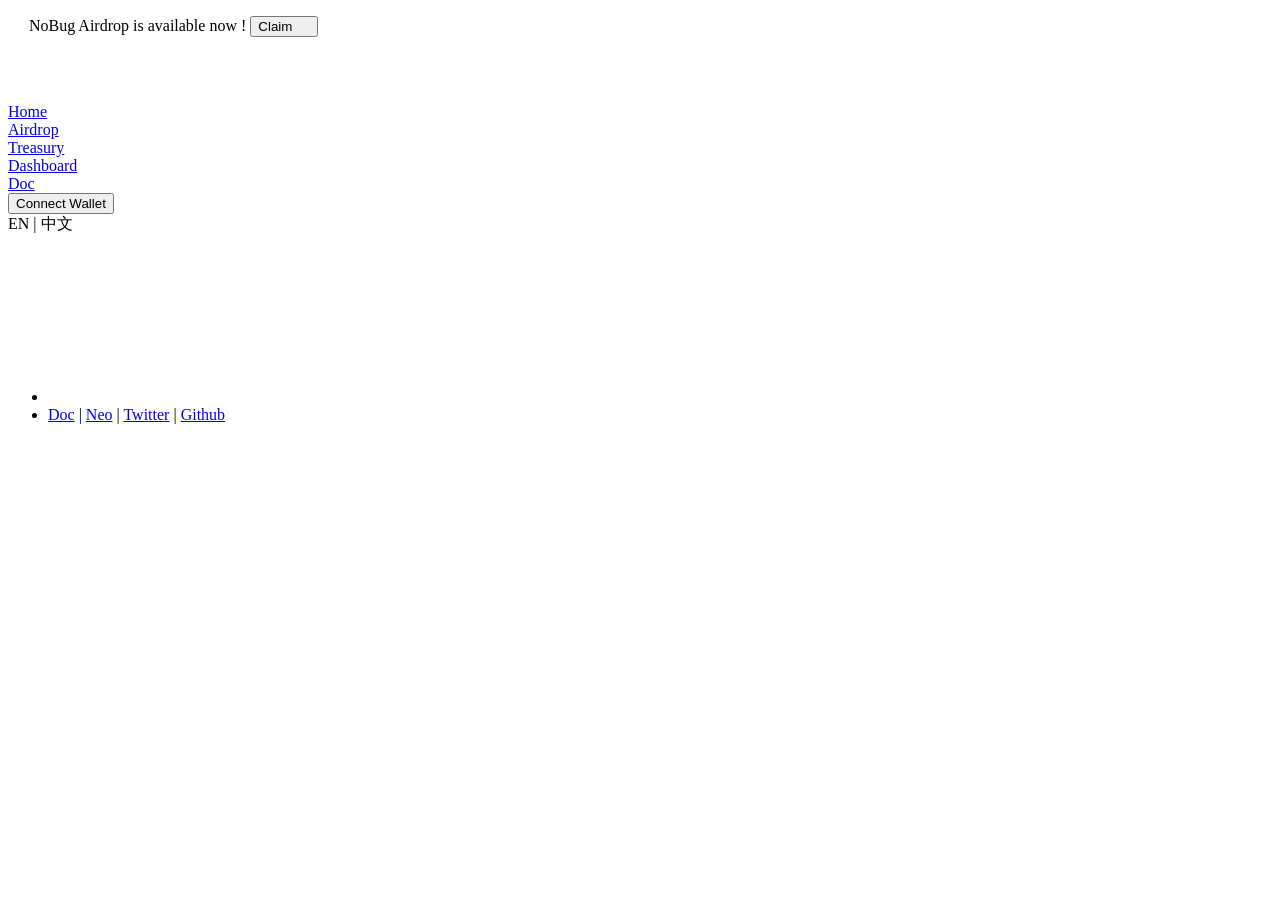
==== index.html @ ec6e14f6 "release" ====
<!DOCTYPE html><html><head><meta charSet="utf-8"/><title>NeoBurger</title><meta content="width=device-width, initial-scale=1.0, maximum-scale=1.0, user-scalable=0;" name="viewport"/><meta name="description" content="NeoBurger"/><link rel="shortcut icon" type="image/x-icon" href="/favicon.ico"/><meta name="next-head-count" content="5"/><link rel="preload" href="https://neoburger.io/_next/static/css/57c8789de2e1b9de8243.css" as="style"/><link rel="stylesheet" href="https://neoburger.io/_next/static/css/57c8789de2e1b9de8243.css" data-n-g=""/><noscript data-n-css=""></noscript><script defer="" nomodule="" src="https://neoburger.io/_next/static/chunks/polyfills-a40ef1678bae11e696dba45124eadd70.js"></script><script src="https://neoburger.io/_next/static/chunks/webpack-61e1c727e51ecf70aa8c.js" defer=""></script><script src="https://neoburger.io/_next/static/chunks/framework-2191d16384373197bc0a.js" defer=""></script><script src="https://neoburger.io/_next/static/chunks/main-3471f9e78cb3bb918a47.js" defer=""></script><script src="https://neoburger.io/_next/static/chunks/pages/_app-5bba94772f87702f7bde.js" defer=""></script><script src="https://neoburger.io/_next/static/chunks/pages/index-0cc0d7d8bae3c5baabe8.js" defer=""></script><script src="https://neoburger.io/_next/static/lBt7GhJ-eA_LvgZECG5kb/_buildManifest.js" defer=""></script><script src="https://neoburger.io/_next/static/lBt7GhJ-eA_LvgZECG5kb/_ssgManifest.js" defer=""></script></head><body><div id="__next"><header class="Header_pc_header__Py6iO Header_pc_black__3ElZG Header_pc_boxShadow__1HzpK"><div class="Header_pc_topTip__1kunJ"><div style="display:inline-block;max-width:100%;overflow:hidden;position:relative;box-sizing:border-box;margin:0"><div style="box-sizing:border-box;display:block;max-width:100%"><img style="max-width:100%;display:block;margin:0;border:none;padding:0" alt="" aria-hidden="true" src="[data-uri]"/></div><img alt="burgerWhite" src="[data-uri]" decoding="async" data-nimg="intrinsic" style="position:absolute;top:0;left:0;bottom:0;right:0;box-sizing:border-box;padding:0;border:none;margin:auto;display:block;width:0;height:0;min-width:100%;max-width:100%;min-height:100%;max-height:100%"/><noscript><img alt="burgerWhite" srcSet="https://neoburger.io/_next/static/image/resources/images/burger-white.52533e96b9e42b1ad3ffd9679129d90c.svg?auto=format&amp;fit=max&amp;w=32 1x, https://neoburger.io/_next/static/image/resources/images/burger-white.52533e96b9e42b1ad3ffd9679129d90c.svg?auto=format&amp;fit=max&amp;w=48 2x" src="https://neoburger.io/_next/static/image/resources/images/burger-white.52533e96b9e42b1ad3ffd9679129d90c.svg?auto=format&amp;fit=max&amp;w=48" decoding="async" data-nimg="intrinsic" style="position:absolute;top:0;left:0;bottom:0;right:0;box-sizing:border-box;padding:0;border:none;margin:auto;display:block;width:0;height:0;min-width:100%;max-width:100%;min-height:100%;max-height:100%" loading="lazy"/></noscript></div><span class="Header_pc_airdropText__KnhvN">NoBug Airdrop is available now ! </span><button class="Header_pc_claimBtn__2xcDX"><span>Claim </span><div style="display:inline-block;max-width:100%;overflow:hidden;position:relative;box-sizing:border-box;margin:0"><div style="box-sizing:border-box;display:block;max-width:100%"><img style="max-width:100%;display:block;margin:0;border:none;padding:0" alt="" aria-hidden="true" src="[data-uri]"/></div><img alt="rightArrow" src="[data-uri]" decoding="async" data-nimg="intrinsic" style="position:absolute;top:0;left:0;bottom:0;right:0;box-sizing:border-box;padding:0;border:none;margin:auto;display:block;width:0;height:0;min-width:100%;max-width:100%;min-height:100%;max-height:100%"/><noscript><img alt="rightArrow" srcSet="https://neoburger.io/_next/static/image/resources/images/right-arrow.cc668418499c9984f948263435bcc8cb.svg?auto=format&amp;fit=max&amp;w=16 1x, https://neoburger.io/_next/static/image/resources/images/right-arrow.cc668418499c9984f948263435bcc8cb.svg?auto=format&amp;fit=max&amp;w=32 2x" src="https://neoburger.io/_next/static/image/resources/images/right-arrow.cc668418499c9984f948263435bcc8cb.svg?auto=format&amp;fit=max&amp;w=32" decoding="async" data-nimg="intrinsic" style="position:absolute;top:0;left:0;bottom:0;right:0;box-sizing:border-box;padding:0;border:none;margin:auto;display:block;width:0;height:0;min-width:100%;max-width:100%;min-height:100%;max-height:100%" loading="lazy"/></noscript></div></button></div><div class="Header_pc_headerContent__3dXiw"><div class="Header_pc_mNeoburgerLogo__23XE2"><div style="display:inline-block;max-width:100%;overflow:hidden;position:relative;box-sizing:border-box;margin:0"><div style="box-sizing:border-box;display:block;max-width:100%"><img style="max-width:100%;display:block;margin:0;border:none;padding:0" alt="" aria-hidden="true" src="[data-uri]"/></div><img alt="NeoBurger Logo" src="[data-uri]" decoding="async" data-nimg="intrinsic" style="position:absolute;top:0;left:0;bottom:0;right:0;box-sizing:border-box;padding:0;border:none;margin:auto;display:block;width:0;height:0;min-width:100%;max-width:100%;min-height:100%;max-height:100%"/><noscript><img alt="NeoBurger Logo" srcSet="https://neoburger.io/_next/static/image/resources/images/neo-burger-logo-black.c0019dd0df98ad5b74f79d45b05e07a8.svg?auto=format&amp;fit=max&amp;w=48 1x, https://neoburger.io/_next/static/image/resources/images/neo-burger-logo-black.c0019dd0df98ad5b74f79d45b05e07a8.svg?auto=format&amp;fit=max&amp;w=96 2x" src="https://neoburger.io/_next/static/image/resources/images/neo-burger-logo-black.c0019dd0df98ad5b74f79d45b05e07a8.svg?auto=format&amp;fit=max&amp;w=96" decoding="async" data-nimg="intrinsic" style="position:absolute;top:0;left:0;bottom:0;right:0;box-sizing:border-box;padding:0;border:none;margin:auto;display:block;width:0;height:0;min-width:100%;max-width:100%;min-height:100%;max-height:100%" loading="lazy"/></noscript></div></div><div class="Header_pc_menu__2Pplk"><div style="display:inline-block;max-width:100%;overflow:hidden;position:relative;box-sizing:border-box;margin:0"><div style="box-sizing:border-box;display:block;max-width:100%"><img style="max-width:100%;display:block;margin:0;border:none;padding:0" alt="" aria-hidden="true" src="[data-uri]"/></div><img alt="menu" src="[data-uri]" decoding="async" data-nimg="intrinsic" style="position:absolute;top:0;left:0;bottom:0;right:0;box-sizing:border-box;padding:0;border:none;margin:auto;display:block;width:0;height:0;min-width:100%;max-width:100%;min-height:100%;max-height:100%"/><noscript><img alt="menu" srcSet="https://neoburger.io/_next/static/image/resources/images/menu-dark.b105521435137a4202a46af4b140430a.svg?auto=format&amp;fit=max&amp;w=32 1x, https://neoburger.io/_next/static/image/resources/images/menu-dark.b105521435137a4202a46af4b140430a.svg?auto=format&amp;fit=max&amp;w=48 2x" src="https://neoburger.io/_next/static/image/resources/images/menu-dark.b105521435137a4202a46af4b140430a.svg?auto=format&amp;fit=max&amp;w=48" decoding="async" data-nimg="intrinsic" style="position:absolute;top:0;left:0;bottom:0;right:0;box-sizing:border-box;padding:0;border:none;margin:auto;display:block;width:0;height:0;min-width:100%;max-width:100%;min-height:100%;max-height:100%" loading="lazy"/></noscript></div></div><div class="Header_pc_headerLink__U05C_"><a class="Header_pc_linkFont__MiZ52 " href="/en/home/">Home</a></div><div class="Header_pc_pageLink__3L1ey"><a class="Header_pc_linkFont__MiZ52 " href="/en/airdrop/">Airdrop</a></div><div class="Header_pc_pageLink__3L1ey"><a class="Header_pc_linkFont__MiZ52 " href="/en/treasury/">Treasury</a></div><div class="Header_pc_pageLink__3L1ey"><a class="Header_pc_linkFont__MiZ52 " href="/en/dashboard/">Dashboard</a></div><div class="Header_pc_pageLink__3L1ey"><a class="Header_pc_linkFont__MiZ52" target="_blank" rel="noreferrer" href="https://neoburger.github.io/">Doc</a></div><div class="Wallet_walletWrapper__2rIi0 Header_pc_walletBtn__1jdRY undefined"><button class="Wallet_connectBtn__3wuZI  Wallet_blackBtn__28NCf"><span>Connect Wallet</span></button></div><div class="Header_pc_languageSwitch__2oPO3"><a class="Header_pc_languageBtn__30M0n false">EN</a><span> | </span><a class="Header_pc_languageBtn__30M0n false">中文</a></div></div></header><footer class="Footer_pc_footer__-FMRm"><nav><ul class="Footer_pc_footerMenu__2lUyk"><li class="Footer_pc_width24__38-vS"><div style="display:inline-block;max-width:100%;overflow:hidden;position:relative;box-sizing:border-box;margin:0"><div style="box-sizing:border-box;display:block;max-width:100%"><img style="max-width:100%;display:block;margin:0;border:none;padding:0" alt="" aria-hidden="true" src="[data-uri]"/></div><img alt="neo burger dark" src="[data-uri]" decoding="async" data-nimg="intrinsic" style="position:absolute;top:0;left:0;bottom:0;right:0;box-sizing:border-box;padding:0;border:none;margin:auto;display:block;width:0;height:0;min-width:100%;max-width:100%;min-height:100%;max-height:100%"/><noscript><img alt="neo burger dark" srcSet="https://neoburger.io/_next/static/image/resources/images/neo-burger-dark.1c1b4cbebefac221271eca5b6c2d0d68.svg?auto=format&amp;fit=max&amp;w=256 1x, https://neoburger.io/_next/static/image/resources/images/neo-burger-dark.1c1b4cbebefac221271eca5b6c2d0d68.svg?auto=format&amp;fit=max&amp;w=384 2x" src="https://neoburger.io/_next/static/image/resources/images/neo-burger-dark.1c1b4cbebefac221271eca5b6c2d0d68.svg?auto=format&amp;fit=max&amp;w=384" decoding="async" data-nimg="intrinsic" style="position:absolute;top:0;left:0;bottom:0;right:0;box-sizing:border-box;padding:0;border:none;margin:auto;display:block;width:0;height:0;min-width:100%;max-width:100%;min-height:100%;max-height:100%" loading="lazy"/></noscript></div></li><li><a href="https://neoburger.github.io/" class="Footer_pc_footerText__1cET2 Footer_pc_hideInPC__3Tv35">Doc</a><span class="Footer_pc_divider__1HMNu Footer_pc_hideInPC__3Tv35"> | </span><a href="https://neo.org/" class="Footer_pc_footerText__1cET2">Neo</a><span class="Footer_pc_divider__1HMNu"> | </span><a href="https://twitter.com/NeoBurger_io" class="Footer_pc_footerText__1cET2">Twitter</a><span class="Footer_pc_divider__1HMNu"> | </span><a href="https://github.com/neoburger" class="Footer_pc_footerText__1cET2">Github</a></li></ul></nav></footer></div><script id="__NEXT_DATA__" type="application/json">{"props":{"pageProps":{}},"page":"/","query":{},"buildId":"lBt7GhJ-eA_LvgZECG5kb","assetPrefix":"https://neoburger.io","nextExport":true,"autoExport":true,"isFallback":false,"scriptLoader":[]}</script></body></html>
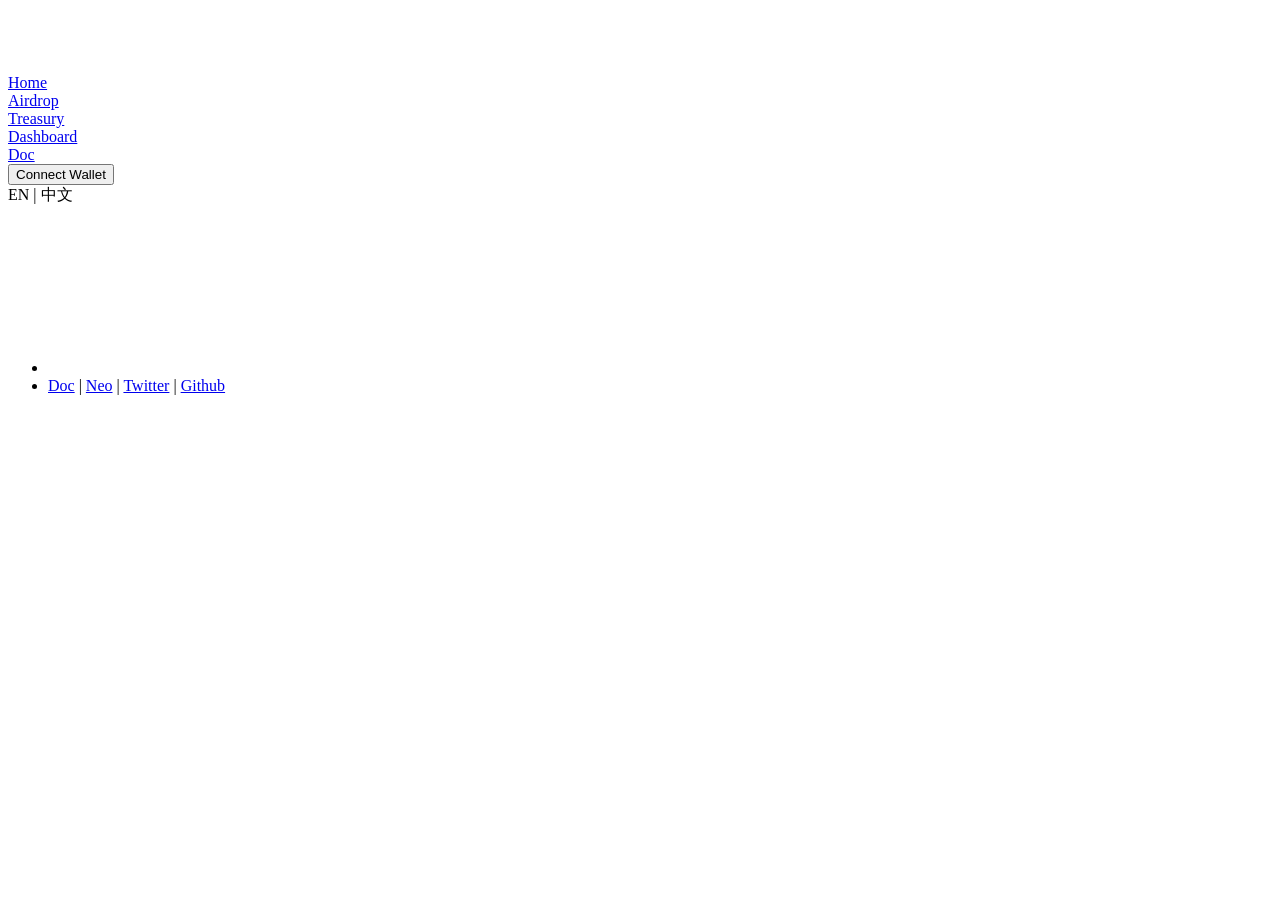
==== commit d2aa96ec: "release" ====
--- a/index.html
+++ b/index.html
@@ -1 +1 @@
-<!DOCTYPE html><html><head><meta charSet="utf-8"/><title>NeoBurger</title><meta content="width=device-width, initial-scale=1.0, maximum-scale=1.0, user-scalable=0;" name="viewport"/><meta name="description" content="NeoBurger"/><link rel="shortcut icon" type="image/x-icon" href="/favicon.ico"/><meta name="next-head-count" content="5"/><link rel="preload" href="https://neoburger.io/_next/static/css/57c8789de2e1b9de8243.css" as="style"/><link rel="stylesheet" href="https://neoburger.io/_next/static/css/57c8789de2e1b9de8243.css" data-n-g=""/><noscript data-n-css=""></noscript><script defer="" nomodule="" src="https://neoburger.io/_next/static/chunks/polyfills-a40ef1678bae11e696dba45124eadd70.js"></script><script src="https://neoburger.io/_next/static/chunks/webpack-61e1c727e51ecf70aa8c.js" defer=""></script><script src="https://neoburger.io/_next/static/chunks/framework-2191d16384373197bc0a.js" defer=""></script><script src="https://neoburger.io/_next/static/chunks/main-3471f9e78cb3bb918a47.js" defer=""></script><script src="https://neoburger.io/_next/static/chunks/pages/_app-5bba94772f87702f7bde.js" defer=""></script><script src="https://neoburger.io/_next/static/chunks/pages/index-0cc0d7d8bae3c5baabe8.js" defer=""></script><script src="https://neoburger.io/_next/static/lBt7GhJ-eA_LvgZECG5kb/_buildManifest.js" defer=""></script><script src="https://neoburger.io/_next/static/lBt7GhJ-eA_LvgZECG5kb/_ssgManifest.js" defer=""></script></head><body><div id="__next"><header class="Header_pc_header__Py6iO Header_pc_black__3ElZG Header_pc_boxShadow__1HzpK"><div class="Header_pc_topTip__1kunJ"><div style="display:inline-block;max-width:100%;overflow:hidden;position:relative;box-sizing:border-box;margin:0"><div style="box-sizing:border-box;display:block;max-width:100%"><img style="max-width:100%;display:block;margin:0;border:none;padding:0" alt="" aria-hidden="true" src="[data-uri]"/></div><img alt="burgerWhite" src="[data-uri]" decoding="async" data-nimg="intrinsic" style="position:absolute;top:0;left:0;bottom:0;right:0;box-sizing:border-box;padding:0;border:none;margin:auto;display:block;width:0;height:0;min-width:100%;max-width:100%;min-height:100%;max-height:100%"/><noscript><img alt="burgerWhite" srcSet="https://neoburger.io/_next/static/image/resources/images/burger-white.52533e96b9e42b1ad3ffd9679129d90c.svg?auto=format&amp;fit=max&amp;w=32 1x, https://neoburger.io/_next/static/image/resources/images/burger-white.52533e96b9e42b1ad3ffd9679129d90c.svg?auto=format&amp;fit=max&amp;w=48 2x" src="https://neoburger.io/_next/static/image/resources/images/burger-white.52533e96b9e42b1ad3ffd9679129d90c.svg?auto=format&amp;fit=max&amp;w=48" decoding="async" data-nimg="intrinsic" style="position:absolute;top:0;left:0;bottom:0;right:0;box-sizing:border-box;padding:0;border:none;margin:auto;display:block;width:0;height:0;min-width:100%;max-width:100%;min-height:100%;max-height:100%" loading="lazy"/></noscript></div><span class="Header_pc_airdropText__KnhvN">NoBug Airdrop is available now ! </span><button class="Header_pc_claimBtn__2xcDX"><span>Claim </span><div style="display:inline-block;max-width:100%;overflow:hidden;position:relative;box-sizing:border-box;margin:0"><div style="box-sizing:border-box;display:block;max-width:100%"><img style="max-width:100%;display:block;margin:0;border:none;padding:0" alt="" aria-hidden="true" src="[data-uri]"/></div><img alt="rightArrow" src="[data-uri]" decoding="async" data-nimg="intrinsic" style="position:absolute;top:0;left:0;bottom:0;right:0;box-sizing:border-box;padding:0;border:none;margin:auto;display:block;width:0;height:0;min-width:100%;max-width:100%;min-height:100%;max-height:100%"/><noscript><img alt="rightArrow" srcSet="https://neoburger.io/_next/static/image/resources/images/right-arrow.cc668418499c9984f948263435bcc8cb.svg?auto=format&amp;fit=max&amp;w=16 1x, https://neoburger.io/_next/static/image/resources/images/right-arrow.cc668418499c9984f948263435bcc8cb.svg?auto=format&amp;fit=max&amp;w=32 2x" src="https://neoburger.io/_next/static/image/resources/images/right-arrow.cc668418499c9984f948263435bcc8cb.svg?auto=format&amp;fit=max&amp;w=32" decoding="async" data-nimg="intrinsic" style="position:absolute;top:0;left:0;bottom:0;right:0;box-sizing:border-box;padding:0;border:none;margin:auto;display:block;width:0;height:0;min-width:100%;max-width:100%;min-height:100%;max-height:100%" loading="lazy"/></noscript></div></button></div><div class="Header_pc_headerContent__3dXiw"><div class="Header_pc_mNeoburgerLogo__23XE2"><div style="display:inline-block;max-width:100%;overflow:hidden;position:relative;box-sizing:border-box;margin:0"><div style="box-sizing:border-box;display:block;max-width:100%"><img style="max-width:100%;display:block;margin:0;border:none;padding:0" alt="" aria-hidden="true" src="[data-uri]"/></div><img alt="NeoBurger Logo" src="[data-uri]" decoding="async" data-nimg="intrinsic" style="position:absolute;top:0;left:0;bottom:0;right:0;box-sizing:border-box;padding:0;border:none;margin:auto;display:block;width:0;height:0;min-width:100%;max-width:100%;min-height:100%;max-height:100%"/><noscript><img alt="NeoBurger Logo" srcSet="https://neoburger.io/_next/static/image/resources/images/neo-burger-logo-black.c0019dd0df98ad5b74f79d45b05e07a8.svg?auto=format&amp;fit=max&amp;w=48 1x, https://neoburger.io/_next/static/image/resources/images/neo-burger-logo-black.c0019dd0df98ad5b74f79d45b05e07a8.svg?auto=format&amp;fit=max&amp;w=96 2x" src="https://neoburger.io/_next/static/image/resources/images/neo-burger-logo-black.c0019dd0df98ad5b74f79d45b05e07a8.svg?auto=format&amp;fit=max&amp;w=96" decoding="async" data-nimg="intrinsic" style="position:absolute;top:0;left:0;bottom:0;right:0;box-sizing:border-box;padding:0;border:none;margin:auto;display:block;width:0;height:0;min-width:100%;max-width:100%;min-height:100%;max-height:100%" loading="lazy"/></noscript></div></div><div class="Header_pc_menu__2Pplk"><div style="display:inline-block;max-width:100%;overflow:hidden;position:relative;box-sizing:border-box;margin:0"><div style="box-sizing:border-box;display:block;max-width:100%"><img style="max-width:100%;display:block;margin:0;border:none;padding:0" alt="" aria-hidden="true" src="[data-uri]"/></div><img alt="menu" src="[data-uri]" decoding="async" data-nimg="intrinsic" style="position:absolute;top:0;left:0;bottom:0;right:0;box-sizing:border-box;padding:0;border:none;margin:auto;display:block;width:0;height:0;min-width:100%;max-width:100%;min-height:100%;max-height:100%"/><noscript><img alt="menu" srcSet="https://neoburger.io/_next/static/image/resources/images/menu-dark.b105521435137a4202a46af4b140430a.svg?auto=format&amp;fit=max&amp;w=32 1x, https://neoburger.io/_next/static/image/resources/images/menu-dark.b105521435137a4202a46af4b140430a.svg?auto=format&amp;fit=max&amp;w=48 2x" src="https://neoburger.io/_next/static/image/resources/images/menu-dark.b105521435137a4202a46af4b140430a.svg?auto=format&amp;fit=max&amp;w=48" decoding="async" data-nimg="intrinsic" style="position:absolute;top:0;left:0;bottom:0;right:0;box-sizing:border-box;padding:0;border:none;margin:auto;display:block;width:0;height:0;min-width:100%;max-width:100%;min-height:100%;max-height:100%" loading="lazy"/></noscript></div></div><div class="Header_pc_headerLink__U05C_"><a class="Header_pc_linkFont__MiZ52 " href="/en/home/">Home</a></div><div class="Header_pc_pageLink__3L1ey"><a class="Header_pc_linkFont__MiZ52 " href="/en/airdrop/">Airdrop</a></div><div class="Header_pc_pageLink__3L1ey"><a class="Header_pc_linkFont__MiZ52 " href="/en/treasury/">Treasury</a></div><div class="Header_pc_pageLink__3L1ey"><a class="Header_pc_linkFont__MiZ52 " href="/en/dashboard/">Dashboard</a></div><div class="Header_pc_pageLink__3L1ey"><a class="Header_pc_linkFont__MiZ52" target="_blank" rel="noreferrer" href="https://neoburger.github.io/">Doc</a></div><div class="Wallet_walletWrapper__2rIi0 Header_pc_walletBtn__1jdRY undefined"><button class="Wallet_connectBtn__3wuZI  Wallet_blackBtn__28NCf"><span>Connect Wallet</span></button></div><div class="Header_pc_languageSwitch__2oPO3"><a class="Header_pc_languageBtn__30M0n false">EN</a><span> | </span><a class="Header_pc_languageBtn__30M0n false">中文</a></div></div></header><footer class="Footer_pc_footer__-FMRm"><nav><ul class="Footer_pc_footerMenu__2lUyk"><li class="Footer_pc_width24__38-vS"><div style="display:inline-block;max-width:100%;overflow:hidden;position:relative;box-sizing:border-box;margin:0"><div style="box-sizing:border-box;display:block;max-width:100%"><img style="max-width:100%;display:block;margin:0;border:none;padding:0" alt="" aria-hidden="true" src="[data-uri]"/></div><img alt="neo burger dark" src="[data-uri]" decoding="async" data-nimg="intrinsic" style="position:absolute;top:0;left:0;bottom:0;right:0;box-sizing:border-box;padding:0;border:none;margin:auto;display:block;width:0;height:0;min-width:100%;max-width:100%;min-height:100%;max-height:100%"/><noscript><img alt="neo burger dark" srcSet="https://neoburger.io/_next/static/image/resources/images/neo-burger-dark.1c1b4cbebefac221271eca5b6c2d0d68.svg?auto=format&amp;fit=max&amp;w=256 1x, https://neoburger.io/_next/static/image/resources/images/neo-burger-dark.1c1b4cbebefac221271eca5b6c2d0d68.svg?auto=format&amp;fit=max&amp;w=384 2x" src="https://neoburger.io/_next/static/image/resources/images/neo-burger-dark.1c1b4cbebefac221271eca5b6c2d0d68.svg?auto=format&amp;fit=max&amp;w=384" decoding="async" data-nimg="intrinsic" style="position:absolute;top:0;left:0;bottom:0;right:0;box-sizing:border-box;padding:0;border:none;margin:auto;display:block;width:0;height:0;min-width:100%;max-width:100%;min-height:100%;max-height:100%" loading="lazy"/></noscript></div></li><li><a href="https://neoburger.github.io/" class="Footer_pc_footerText__1cET2 Footer_pc_hideInPC__3Tv35">Doc</a><span class="Footer_pc_divider__1HMNu Footer_pc_hideInPC__3Tv35"> | </span><a href="https://neo.org/" class="Footer_pc_footerText__1cET2">Neo</a><span class="Footer_pc_divider__1HMNu"> | </span><a href="https://twitter.com/NeoBurger_io" class="Footer_pc_footerText__1cET2">Twitter</a><span class="Footer_pc_divider__1HMNu"> | </span><a href="https://github.com/neoburger" class="Footer_pc_footerText__1cET2">Github</a></li></ul></nav></footer></div><script id="__NEXT_DATA__" type="application/json">{"props":{"pageProps":{}},"page":"/","query":{},"buildId":"lBt7GhJ-eA_LvgZECG5kb","assetPrefix":"https://neoburger.io","nextExport":true,"autoExport":true,"isFallback":false,"scriptLoader":[]}</script></body></html>+<!DOCTYPE html><html><head><meta charSet="utf-8"/><title>NeoBurger</title><meta content="width=device-width, initial-scale=1.0, maximum-scale=1.0, user-scalable=0;" name="viewport"/><meta name="description" content="NeoBurger"/><link rel="shortcut icon" type="image/x-icon" href="/favicon.ico"/><meta name="next-head-count" content="5"/><link rel="preload" href="https://neoburger.io/_next/static/css/35cfaad9db6063da8b2a.css" as="style"/><link rel="stylesheet" href="https://neoburger.io/_next/static/css/35cfaad9db6063da8b2a.css" data-n-g=""/><noscript data-n-css=""></noscript><script defer="" nomodule="" src="https://neoburger.io/_next/static/chunks/polyfills-a40ef1678bae11e696dba45124eadd70.js"></script><script src="https://neoburger.io/_next/static/chunks/webpack-061690393a7e4d343d6a.js" defer=""></script><script src="https://neoburger.io/_next/static/chunks/framework-895f067827ebe11ffe45.js" defer=""></script><script src="https://neoburger.io/_next/static/chunks/main-3471f9e78cb3bb918a47.js" defer=""></script><script src="https://neoburger.io/_next/static/chunks/pages/_app-1772c39e324d71a3e7b8.js" defer=""></script><script src="https://neoburger.io/_next/static/chunks/pages/index-0cc0d7d8bae3c5baabe8.js" defer=""></script><script src="https://neoburger.io/_next/static/UnRG-SQp79q7gtB-meP4e/_buildManifest.js" defer=""></script><script src="https://neoburger.io/_next/static/UnRG-SQp79q7gtB-meP4e/_ssgManifest.js" defer=""></script></head><body><div id="__next"><header class="Header_pc_header__Py6iO Header_pc_black__3ElZG Header_pc_boxShadow__1HzpK"><div class="Header_pc_headerContent__3dXiw"><div class="Header_pc_mNeoburgerLogo__23XE2"><div style="display:inline-block;max-width:100%;overflow:hidden;position:relative;box-sizing:border-box;margin:0"><div style="box-sizing:border-box;display:block;max-width:100%"><img style="max-width:100%;display:block;margin:0;border:none;padding:0" alt="" aria-hidden="true" src="[data-uri]"/></div><img alt="NeoBurger Logo" src="[data-uri]" decoding="async" data-nimg="intrinsic" style="position:absolute;top:0;left:0;bottom:0;right:0;box-sizing:border-box;padding:0;border:none;margin:auto;display:block;width:0;height:0;min-width:100%;max-width:100%;min-height:100%;max-height:100%"/><noscript><img alt="NeoBurger Logo" srcSet="https://neoburger.io/_next/static/image/resources/images/neo-burger-logo-black.c0019dd0df98ad5b74f79d45b05e07a8.svg?auto=format&amp;fit=max&amp;w=48 1x, https://neoburger.io/_next/static/image/resources/images/neo-burger-logo-black.c0019dd0df98ad5b74f79d45b05e07a8.svg?auto=format&amp;fit=max&amp;w=96 2x" src="https://neoburger.io/_next/static/image/resources/images/neo-burger-logo-black.c0019dd0df98ad5b74f79d45b05e07a8.svg?auto=format&amp;fit=max&amp;w=96" decoding="async" data-nimg="intrinsic" style="position:absolute;top:0;left:0;bottom:0;right:0;box-sizing:border-box;padding:0;border:none;margin:auto;display:block;width:0;height:0;min-width:100%;max-width:100%;min-height:100%;max-height:100%" loading="lazy"/></noscript></div></div><div class="Header_pc_menu__2Pplk"><div style="display:inline-block;max-width:100%;overflow:hidden;position:relative;box-sizing:border-box;margin:0"><div style="box-sizing:border-box;display:block;max-width:100%"><img style="max-width:100%;display:block;margin:0;border:none;padding:0" alt="" aria-hidden="true" src="[data-uri]"/></div><img alt="menu" src="[data-uri]" decoding="async" data-nimg="intrinsic" style="position:absolute;top:0;left:0;bottom:0;right:0;box-sizing:border-box;padding:0;border:none;margin:auto;display:block;width:0;height:0;min-width:100%;max-width:100%;min-height:100%;max-height:100%"/><noscript><img alt="menu" srcSet="https://neoburger.io/_next/static/image/resources/images/menu-dark.b105521435137a4202a46af4b140430a.svg?auto=format&amp;fit=max&amp;w=32 1x, https://neoburger.io/_next/static/image/resources/images/menu-dark.b105521435137a4202a46af4b140430a.svg?auto=format&amp;fit=max&amp;w=48 2x" src="https://neoburger.io/_next/static/image/resources/images/menu-dark.b105521435137a4202a46af4b140430a.svg?auto=format&amp;fit=max&amp;w=48" decoding="async" data-nimg="intrinsic" style="position:absolute;top:0;left:0;bottom:0;right:0;box-sizing:border-box;padding:0;border:none;margin:auto;display:block;width:0;height:0;min-width:100%;max-width:100%;min-height:100%;max-height:100%" loading="lazy"/></noscript></div></div><div class="Header_pc_headerLink__U05C_"><a class="Header_pc_linkFont__MiZ52 " href="/en/home/">Home</a></div><div class="Header_pc_pageLink__3L1ey"><a class="Header_pc_linkFont__MiZ52 " href="/en/airdrop/">Airdrop</a></div><div class="Header_pc_pageLink__3L1ey"><a class="Header_pc_linkFont__MiZ52 " href="/en/treasury/">Treasury</a></div><div class="Header_pc_pageLink__3L1ey"><a class="Header_pc_linkFont__MiZ52 " href="/en/dashboard/">Dashboard</a></div><div class="Header_pc_pageLink__3L1ey"><a class="Header_pc_linkFont__MiZ52" target="_blank" rel="noreferrer" href="https://neoburger.github.io/">Doc</a></div><div class="Wallet_walletWrapper__2rIi0 Header_pc_walletBtn__1jdRY undefined"><button class="Wallet_connectBtn__3wuZI  Wallet_blackBtn__28NCf"><span>Connect Wallet</span></button></div><div class="Header_pc_languageSwitch__2oPO3"><a class="Header_pc_languageBtn__30M0n false">EN</a><span> | </span><a class="Header_pc_languageBtn__30M0n false">中文</a></div></div></header><footer class="Footer_pc_footer__-FMRm"><nav><ul class="Footer_pc_footerMenu__2lUyk"><li class="Footer_pc_width24__38-vS"><div style="display:inline-block;max-width:100%;overflow:hidden;position:relative;box-sizing:border-box;margin:0"><div style="box-sizing:border-box;display:block;max-width:100%"><img style="max-width:100%;display:block;margin:0;border:none;padding:0" alt="" aria-hidden="true" src="[data-uri]"/></div><img alt="neo burger dark" src="[data-uri]" decoding="async" data-nimg="intrinsic" style="position:absolute;top:0;left:0;bottom:0;right:0;box-sizing:border-box;padding:0;border:none;margin:auto;display:block;width:0;height:0;min-width:100%;max-width:100%;min-height:100%;max-height:100%"/><noscript><img alt="neo burger dark" srcSet="https://neoburger.io/_next/static/image/resources/images/neo-burger-dark.1c1b4cbebefac221271eca5b6c2d0d68.svg?auto=format&amp;fit=max&amp;w=256 1x, https://neoburger.io/_next/static/image/resources/images/neo-burger-dark.1c1b4cbebefac221271eca5b6c2d0d68.svg?auto=format&amp;fit=max&amp;w=384 2x" src="https://neoburger.io/_next/static/image/resources/images/neo-burger-dark.1c1b4cbebefac221271eca5b6c2d0d68.svg?auto=format&amp;fit=max&amp;w=384" decoding="async" data-nimg="intrinsic" style="position:absolute;top:0;left:0;bottom:0;right:0;box-sizing:border-box;padding:0;border:none;margin:auto;display:block;width:0;height:0;min-width:100%;max-width:100%;min-height:100%;max-height:100%" loading="lazy"/></noscript></div></li><li><a href="https://neoburger.github.io/" class="Footer_pc_footerText__1cET2 Footer_pc_hideInPC__3Tv35">Doc</a><span class="Footer_pc_divider__1HMNu Footer_pc_hideInPC__3Tv35"> | </span><a href="https://neo.org/" class="Footer_pc_footerText__1cET2">Neo</a><span class="Footer_pc_divider__1HMNu"> | </span><a href="https://twitter.com/NeoBurger_io" class="Footer_pc_footerText__1cET2">Twitter</a><span class="Footer_pc_divider__1HMNu"> | </span><a href="https://github.com/neoburger" class="Footer_pc_footerText__1cET2">Github</a></li></ul></nav></footer></div><script id="__NEXT_DATA__" type="application/json">{"props":{"pageProps":{}},"page":"/","query":{},"buildId":"UnRG-SQp79q7gtB-meP4e","assetPrefix":"https://neoburger.io","nextExport":true,"autoExport":true,"isFallback":false,"scriptLoader":[]}</script></body></html>
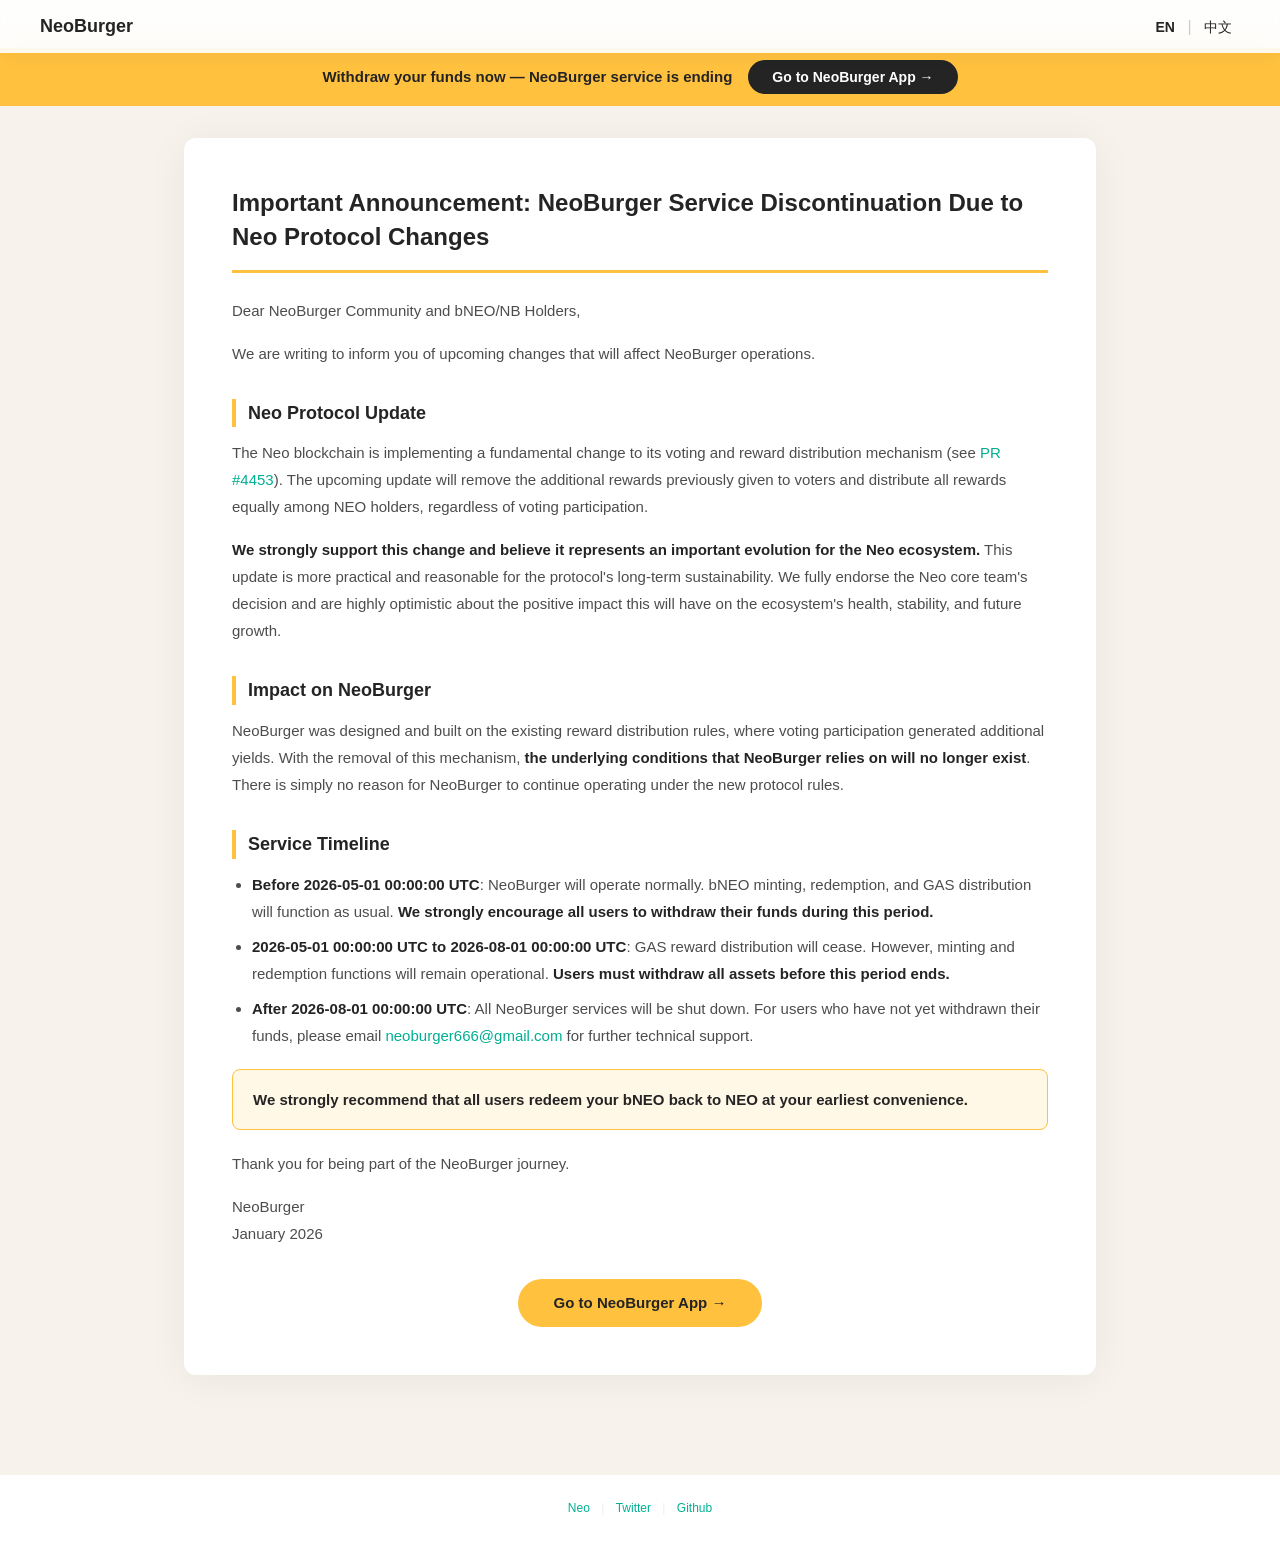
==== commit 72a93c4e: "init" ====
--- a/index.html
+++ b/index.html
@@ -1 +1,205 @@
-<!DOCTYPE html><html><head><meta charSet="utf-8"/><title>NeoBurger</title><meta content="width=device-width, initial-scale=1.0, maximum-scale=1.0, user-scalable=0;" name="viewport"/><meta name="description" content="NeoBurger"/><link rel="shortcut icon" type="image/x-icon" href="/favicon.ico"/><meta name="next-head-count" content="5"/><link rel="preload" href="https://neoburger.io/_next/static/css/35cfaad9db6063da8b2a.css" as="style"/><link rel="stylesheet" href="https://neoburger.io/_next/static/css/35cfaad9db6063da8b2a.css" data-n-g=""/><noscript data-n-css=""></noscript><script defer="" nomodule="" src="https://neoburger.io/_next/static/chunks/polyfills-a40ef1678bae11e696dba45124eadd70.js"></script><script src="https://neoburger.io/_next/static/chunks/webpack-061690393a7e4d343d6a.js" defer=""></script><script src="https://neoburger.io/_next/static/chunks/framework-895f067827ebe11ffe45.js" defer=""></script><script src="https://neoburger.io/_next/static/chunks/main-3471f9e78cb3bb918a47.js" defer=""></script><script src="https://neoburger.io/_next/static/chunks/pages/_app-1772c39e324d71a3e7b8.js" defer=""></script><script src="https://neoburger.io/_next/static/chunks/pages/index-0cc0d7d8bae3c5baabe8.js" defer=""></script><script src="https://neoburger.io/_next/static/UnRG-SQp79q7gtB-meP4e/_buildManifest.js" defer=""></script><script src="https://neoburger.io/_next/static/UnRG-SQp79q7gtB-meP4e/_ssgManifest.js" defer=""></script></head><body><div id="__next"><header class="Header_pc_header__Py6iO Header_pc_black__3ElZG Header_pc_boxShadow__1HzpK"><div class="Header_pc_headerContent__3dXiw"><div class="Header_pc_mNeoburgerLogo__23XE2"><div style="display:inline-block;max-width:100%;overflow:hidden;position:relative;box-sizing:border-box;margin:0"><div style="box-sizing:border-box;display:block;max-width:100%"><img style="max-width:100%;display:block;margin:0;border:none;padding:0" alt="" aria-hidden="true" src="[data-uri]"/></div><img alt="NeoBurger Logo" src="[data-uri]" decoding="async" data-nimg="intrinsic" style="position:absolute;top:0;left:0;bottom:0;right:0;box-sizing:border-box;padding:0;border:none;margin:auto;display:block;width:0;height:0;min-width:100%;max-width:100%;min-height:100%;max-height:100%"/><noscript><img alt="NeoBurger Logo" srcSet="https://neoburger.io/_next/static/image/resources/images/neo-burger-logo-black.c0019dd0df98ad5b74f79d45b05e07a8.svg?auto=format&amp;fit=max&amp;w=48 1x, https://neoburger.io/_next/static/image/resources/images/neo-burger-logo-black.c0019dd0df98ad5b74f79d45b05e07a8.svg?auto=format&amp;fit=max&amp;w=96 2x" src="https://neoburger.io/_next/static/image/resources/images/neo-burger-logo-black.c0019dd0df98ad5b74f79d45b05e07a8.svg?auto=format&amp;fit=max&amp;w=96" decoding="async" data-nimg="intrinsic" style="position:absolute;top:0;left:0;bottom:0;right:0;box-sizing:border-box;padding:0;border:none;margin:auto;display:block;width:0;height:0;min-width:100%;max-width:100%;min-height:100%;max-height:100%" loading="lazy"/></noscript></div></div><div class="Header_pc_menu__2Pplk"><div style="display:inline-block;max-width:100%;overflow:hidden;position:relative;box-sizing:border-box;margin:0"><div style="box-sizing:border-box;display:block;max-width:100%"><img style="max-width:100%;display:block;margin:0;border:none;padding:0" alt="" aria-hidden="true" src="[data-uri]"/></div><img alt="menu" src="[data-uri]" decoding="async" data-nimg="intrinsic" style="position:absolute;top:0;left:0;bottom:0;right:0;box-sizing:border-box;padding:0;border:none;margin:auto;display:block;width:0;height:0;min-width:100%;max-width:100%;min-height:100%;max-height:100%"/><noscript><img alt="menu" srcSet="https://neoburger.io/_next/static/image/resources/images/menu-dark.b105521435137a4202a46af4b140430a.svg?auto=format&amp;fit=max&amp;w=32 1x, https://neoburger.io/_next/static/image/resources/images/menu-dark.b105521435137a4202a46af4b140430a.svg?auto=format&amp;fit=max&amp;w=48 2x" src="https://neoburger.io/_next/static/image/resources/images/menu-dark.b105521435137a4202a46af4b140430a.svg?auto=format&amp;fit=max&amp;w=48" decoding="async" data-nimg="intrinsic" style="position:absolute;top:0;left:0;bottom:0;right:0;box-sizing:border-box;padding:0;border:none;margin:auto;display:block;width:0;height:0;min-width:100%;max-width:100%;min-height:100%;max-height:100%" loading="lazy"/></noscript></div></div><div class="Header_pc_headerLink__U05C_"><a class="Header_pc_linkFont__MiZ52 " href="/en/home/">Home</a></div><div class="Header_pc_pageLink__3L1ey"><a class="Header_pc_linkFont__MiZ52 " href="/en/airdrop/">Airdrop</a></div><div class="Header_pc_pageLink__3L1ey"><a class="Header_pc_linkFont__MiZ52 " href="/en/treasury/">Treasury</a></div><div class="Header_pc_pageLink__3L1ey"><a class="Header_pc_linkFont__MiZ52 " href="/en/dashboard/">Dashboard</a></div><div class="Header_pc_pageLink__3L1ey"><a class="Header_pc_linkFont__MiZ52" target="_blank" rel="noreferrer" href="https://neoburger.github.io/">Doc</a></div><div class="Wallet_walletWrapper__2rIi0 Header_pc_walletBtn__1jdRY undefined"><button class="Wallet_connectBtn__3wuZI  Wallet_blackBtn__28NCf"><span>Connect Wallet</span></button></div><div class="Header_pc_languageSwitch__2oPO3"><a class="Header_pc_languageBtn__30M0n false">EN</a><span> | </span><a class="Header_pc_languageBtn__30M0n false">中文</a></div></div></header><footer class="Footer_pc_footer__-FMRm"><nav><ul class="Footer_pc_footerMenu__2lUyk"><li class="Footer_pc_width24__38-vS"><div style="display:inline-block;max-width:100%;overflow:hidden;position:relative;box-sizing:border-box;margin:0"><div style="box-sizing:border-box;display:block;max-width:100%"><img style="max-width:100%;display:block;margin:0;border:none;padding:0" alt="" aria-hidden="true" src="[data-uri]"/></div><img alt="neo burger dark" src="[data-uri]" decoding="async" data-nimg="intrinsic" style="position:absolute;top:0;left:0;bottom:0;right:0;box-sizing:border-box;padding:0;border:none;margin:auto;display:block;width:0;height:0;min-width:100%;max-width:100%;min-height:100%;max-height:100%"/><noscript><img alt="neo burger dark" srcSet="https://neoburger.io/_next/static/image/resources/images/neo-burger-dark.1c1b4cbebefac221271eca5b6c2d0d68.svg?auto=format&amp;fit=max&amp;w=256 1x, https://neoburger.io/_next/static/image/resources/images/neo-burger-dark.1c1b4cbebefac221271eca5b6c2d0d68.svg?auto=format&amp;fit=max&amp;w=384 2x" src="https://neoburger.io/_next/static/image/resources/images/neo-burger-dark.1c1b4cbebefac221271eca5b6c2d0d68.svg?auto=format&amp;fit=max&amp;w=384" decoding="async" data-nimg="intrinsic" style="position:absolute;top:0;left:0;bottom:0;right:0;box-sizing:border-box;padding:0;border:none;margin:auto;display:block;width:0;height:0;min-width:100%;max-width:100%;min-height:100%;max-height:100%" loading="lazy"/></noscript></div></li><li><a href="https://neoburger.github.io/" class="Footer_pc_footerText__1cET2 Footer_pc_hideInPC__3Tv35">Doc</a><span class="Footer_pc_divider__1HMNu Footer_pc_hideInPC__3Tv35"> | </span><a href="https://neo.org/" class="Footer_pc_footerText__1cET2">Neo</a><span class="Footer_pc_divider__1HMNu"> | </span><a href="https://twitter.com/NeoBurger_io" class="Footer_pc_footerText__1cET2">Twitter</a><span class="Footer_pc_divider__1HMNu"> | </span><a href="https://github.com/neoburger" class="Footer_pc_footerText__1cET2">Github</a></li></ul></nav></footer></div><script id="__NEXT_DATA__" type="application/json">{"props":{"pageProps":{}},"page":"/","query":{},"buildId":"UnRG-SQp79q7gtB-meP4e","assetPrefix":"https://neoburger.io","nextExport":true,"autoExport":true,"isFallback":false,"scriptLoader":[]}</script></body></html>+<!DOCTYPE html>
+<html lang="en">
+<head>
+<meta charset="UTF-8">
+<meta name="viewport" content="width=device-width, initial-scale=1.0">
+<title>NeoBurger - Important Announcement</title>
+<link rel="icon" href="../webapp/public/favicon.ico">
+<style>
+* { box-sizing: border-box; margin: 0; padding: 0; }
+body {
+  font-family: Poppins, Avenir, 'Helvetica Neue', Helvetica, 'PingFang SC', 'Hiragino Sans GB', Arial, sans-serif;
+  background-color: #F7F3EC;
+  color: #242424;
+  line-height: 1.6;
+}
+.header {
+  position: fixed; top: 0; left: 0; right: 0; z-index: 1000;
+  backdrop-filter: blur(12px); -webkit-backdrop-filter: blur(12px);
+  background: rgba(255,255,255,0.85);
+  box-shadow: 0 4px 15px rgba(0,0,0,0.04);
+  display: flex; align-items: center; justify-content: space-between;
+  padding: 12px 40px;
+}
+.header .logo { font-weight: bold; font-size: 18px; color: #242424; }
+.lang-switch a {
+  font-size: 14px; cursor: pointer; padding: 0 8px; color: #242424; text-decoration: none;
+}
+.lang-switch a.active { font-weight: bold; }
+.lang-switch span { color: #ccc; }
+.top-banner {
+  display: flex; justify-content: center; align-items: center;
+  background: #FFC13E; padding: 12px 24px; margin-top: 48px;
+}
+.top-banner .banner-text {
+  font-size: 15px; font-weight: 600; color: #242424;
+}
+.top-banner .banner-btn {
+  display: inline-block; margin-left: 16px; padding: 6px 24px;
+  background: #242424; color: #fff; border-radius: 24px;
+  font-size: 14px; font-weight: 600; text-decoration: none;
+  transition: opacity 0.2s;
+}
+.top-banner .banner-btn:hover { opacity: 0.85; text-decoration: none; }
+.bottom-action {
+  text-align: center; margin-top: 32px;
+}
+.bottom-action a {
+  display: inline-block; padding: 12px 36px;
+  background: #FFC13E; color: #242424; border-radius: 24px;
+  font-size: 15px; font-weight: 600; text-decoration: none;
+  transition: opacity 0.2s;
+}
+.bottom-action a:hover { opacity: 0.85; text-decoration: none; }
+.container {
+  max-width: 960px; margin: 0 auto; padding: 32px 24px 60px;
+}
+.card {
+  background: #fff; border-radius: 12px; padding: 48px;
+  box-shadow: 0 4px 40px rgba(0,0,0,0.06);
+}
+h1 {
+  font-size: 24px; font-weight: bold; line-height: 1.4;
+  color: #242424; margin-bottom: 24px; border-bottom: 3px solid #FFC13E; padding-bottom: 16px;
+}
+h2 {
+  font-size: 18px; font-weight: bold; color: #242424;
+  margin: 32px 0 12px; padding-left: 12px; border-left: 4px solid #FFC13E;
+}
+p { font-size: 15px; line-height: 1.8; color: rgba(0,0,0,0.7); margin-bottom: 16px; }
+strong { color: #242424; }
+a { color: #00AF92; text-decoration: none; }
+a:hover { text-decoration: underline; }
+ul { padding-left: 20px; margin-bottom: 16px; }
+li { font-size: 15px; line-height: 1.8; color: rgba(0,0,0,0.7); margin-bottom: 8px; list-style: disc; }
+.highlight {
+  background: #FFF8E6; border: 1px solid #FFC13E; border-radius: 8px;
+  padding: 16px 20px; margin: 20px 0;
+}
+.highlight p { margin-bottom: 0; color: #242424; font-weight: 500; }
+.footer {
+  text-align: center; padding: 24px; font-size: 12px; color: rgba(0,0,0,0.4);
+  background: #fff; margin-top: 40px;
+}
+.footer a { color: #00AF92; margin: 0 8px; }
+.footer .divider { color: #eaeff0; }
+@media (max-width: 600px) {
+  .header { padding: 12px 16px; }
+  .top-banner { flex-direction: column; gap: 8px; text-align: center; }
+  .top-banner .banner-btn { margin-left: 0; }
+  .card { padding: 24px 20px; }
+  h1 { font-size: 20px; }
+  h2 { font-size: 16px; }
+}
+</style>
+</head>
+<body>
+
+<div class="header">
+  <div class="logo">NeoBurger</div>
+  <div class="lang-switch">
+    <a id="btn-en" class="active" onclick="switchLang('en')">EN</a>
+    <span>|</span>
+    <a id="btn-zh" onclick="switchLang('zh')">中文</a>
+  </div>
+</div>
+
+<div class="top-banner">
+  <span class="banner-text" id="banner-text-en">Withdraw your funds now &mdash; NeoBurger service is ending</span>
+  <span class="banner-text" id="banner-text-zh" style="display:none">立即提取您的资金 &mdash; NeoBurger 服务即将终止</span>
+  <a class="banner-btn" href="https://app.neoburger.io" target="_blank" id="banner-btn-en">Go to NeoBurger App &rarr;</a>
+  <a class="banner-btn" href="https://app.neoburger.io" target="_blank" id="banner-btn-zh" style="display:none">前往 NeoBurger 应用 &rarr;</a>
+</div>
+
+<div class="container">
+  <div class="card">
+
+    <div id="content-en">
+      <h1>Important Announcement: NeoBurger Service Discontinuation Due to Neo Protocol Changes</h1>
+      <p>Dear NeoBurger Community and bNEO/NB Holders,</p>
+      <p>We are writing to inform you of upcoming changes that will affect NeoBurger operations.</p>
+
+      <h2>Neo Protocol Update</h2>
+      <p>The Neo blockchain is implementing a fundamental change to its voting and reward distribution mechanism (see <a href="https://github.com/neo-project/neo/pull/4453">PR #4453</a>). The upcoming update will remove the additional rewards previously given to voters and distribute all rewards equally among NEO holders, regardless of voting participation.</p>
+      <p><strong>We strongly support this change and believe it represents an important evolution for the Neo ecosystem.</strong> This update is more practical and reasonable for the protocol's long-term sustainability. We fully endorse the Neo core team's decision and are highly optimistic about the positive impact this will have on the ecosystem's health, stability, and future growth.</p>
+
+      <h2>Impact on NeoBurger</h2>
+      <p>NeoBurger was designed and built on the existing reward distribution rules, where voting participation generated additional yields. With the removal of this mechanism, <strong>the underlying conditions that NeoBurger relies on will no longer exist</strong>. There is simply no reason for NeoBurger to continue operating under the new protocol rules.</p>
+
+      <h2>Service Timeline</h2>
+      <ul>
+        <li><strong>Before 2026-05-01 00:00:00 UTC</strong>: NeoBurger will operate normally. bNEO minting, redemption, and GAS distribution will function as usual. <strong>We strongly encourage all users to withdraw their funds during this period.</strong></li>
+        <li><strong>2026-05-01 00:00:00 UTC to 2026-08-01 00:00:00 UTC</strong>: GAS reward distribution will cease. However, minting and redemption functions will remain operational. <strong>Users must withdraw all assets before this period ends.</strong></li>
+        <li><strong>After 2026-08-01 00:00:00 UTC</strong>: All NeoBurger services will be shut down. For users who have not yet withdrawn their funds, please email <a href="mailto:neoburger666@gmail.com">neoburger666@gmail.com</a> for further technical support.</li>
+      </ul>
+
+      <div class="highlight">
+        <p><strong>We strongly recommend that all users redeem your bNEO back to NEO at your earliest convenience.</strong></p>
+      </div>
+
+      <p>Thank you for being part of the NeoBurger journey.</p>
+      <p>NeoBurger<br>January 2026</p>
+
+      <div class="bottom-action">
+        <a href="https://app.neoburger.io" target="_blank">Go to NeoBurger App &rarr;</a>
+      </div>
+    </div>
+
+    <div id="content-zh" style="display:none">
+      <h1>重要公告：因 Neo 协议变更，NeoBurger 将停止服务</h1>
+      <p>亲爱的 NeoBurger 社区和 bNEO/NB 持有者：</p>
+      <p>我们在此通知您即将发生的变更，这些变更将影响 NeoBurger 的运营。</p>
+
+      <h2>Neo 协议更新</h2>
+      <p>Neo 区块链正在对其投票和奖励分配机制进行根本性变更（详见 <a href="https://github.com/neo-project/neo/pull/4453">PR #4453</a>）。即将到来的更新将取消此前给予投票者的额外奖励，转而将所有奖励平均分配给所有 NEO 持有者，无论是否参与投票。</p>
+      <p><strong>我们强烈支持这一变更，并认为这代表了 Neo 生态系统的重要进步。</strong>此次更新对于协议的长期可持续发展更加务实和合理。我们完全赞同 Neo 核心团队的决定，并对这一变更将为生态系统的健康、稳定和未来发展带来的积极影响持高度乐观态度。</p>
+
+      <h2>对 NeoBurger 的影响</h2>
+      <p>NeoBurger 是基于现有奖励分配规则而设计和构建的，即通过投票参与产生额外收益。随着该机制的移除，<strong>NeoBurger 所依赖的基础条件将不复存在</strong>。在新的协议规则下，NeoBurger 没有理由继续运营。</p>
+
+      <h2>服务时间线</h2>
+      <ul>
+        <li><strong>2026-05-01 00:00:00 UTC 之前</strong>：NeoBurger 将正常运营。bNEO 铸造、赎回和 GAS 分配将照常运行。<strong>我们强烈建议所有用户在此期间提取资金。</strong></li>
+        <li><strong>2026-05-01 00:00:00 UTC 至 2026-08-01 00:00:00 UTC</strong>：GAS 奖励分配将停止。但铸造和赎回功能将继续运行。<strong>用户必须在此期间结束前提取所有资产。</strong></li>
+        <li><strong>2026-08-01 00:00:00 UTC 之后</strong>：所有 NeoBurger 服务将关闭。对于尚未提取资金的用户，请发送邮件至 <a href="mailto:neoburger666@gmail.com">neoburger666@gmail.com</a> 获取进一步技术支持。</li>
+      </ul>
+
+      <div class="highlight">
+        <p><strong>我们强烈建议所有用户尽早将您的 bNEO 赎回为 NEO。</strong></p>
+      </div>
+
+      <p>感谢您一路以来对 NeoBurger 的支持。</p>
+      <p>NeoBurger<br>2026 年 1 月</p>
+
+      <div class="bottom-action">
+        <a href="https://app.neoburger.io" target="_blank">前往 NeoBurger 应用 &rarr;</a>
+      </div>
+    </div>
+
+  </div>
+</div>
+
+<div class="footer">
+  <a href="https://neo.org/">Neo</a>
+  <span class="divider">|</span>
+  <a href="https://twitter.com/NeoBurger_io">Twitter</a>
+  <span class="divider">|</span>
+  <a href="https://github.com/neoburger">Github</a>
+</div>
+
+<script>
+function switchLang(lang) {
+  document.getElementById('content-en').style.display = lang === 'en' ? 'block' : 'none';
+  document.getElementById('content-zh').style.display = lang === 'zh' ? 'block' : 'none';
+  document.getElementById('btn-en').className = lang === 'en' ? 'active' : '';
+  document.getElementById('btn-zh').className = lang === 'zh' ? 'active' : '';
+  document.getElementById('banner-text-en').style.display = lang === 'en' ? 'inline' : 'none';
+  document.getElementById('banner-text-zh').style.display = lang === 'zh' ? 'inline' : 'none';
+  document.getElementById('banner-btn-en').style.display = lang === 'en' ? 'inline-block' : 'none';
+  document.getElementById('banner-btn-zh').style.display = lang === 'zh' ? 'inline-block' : 'none';
+  document.documentElement.lang = lang === 'zh' ? 'zh-CN' : 'en';
+}
+</script>
+
+</body>
+</html>
